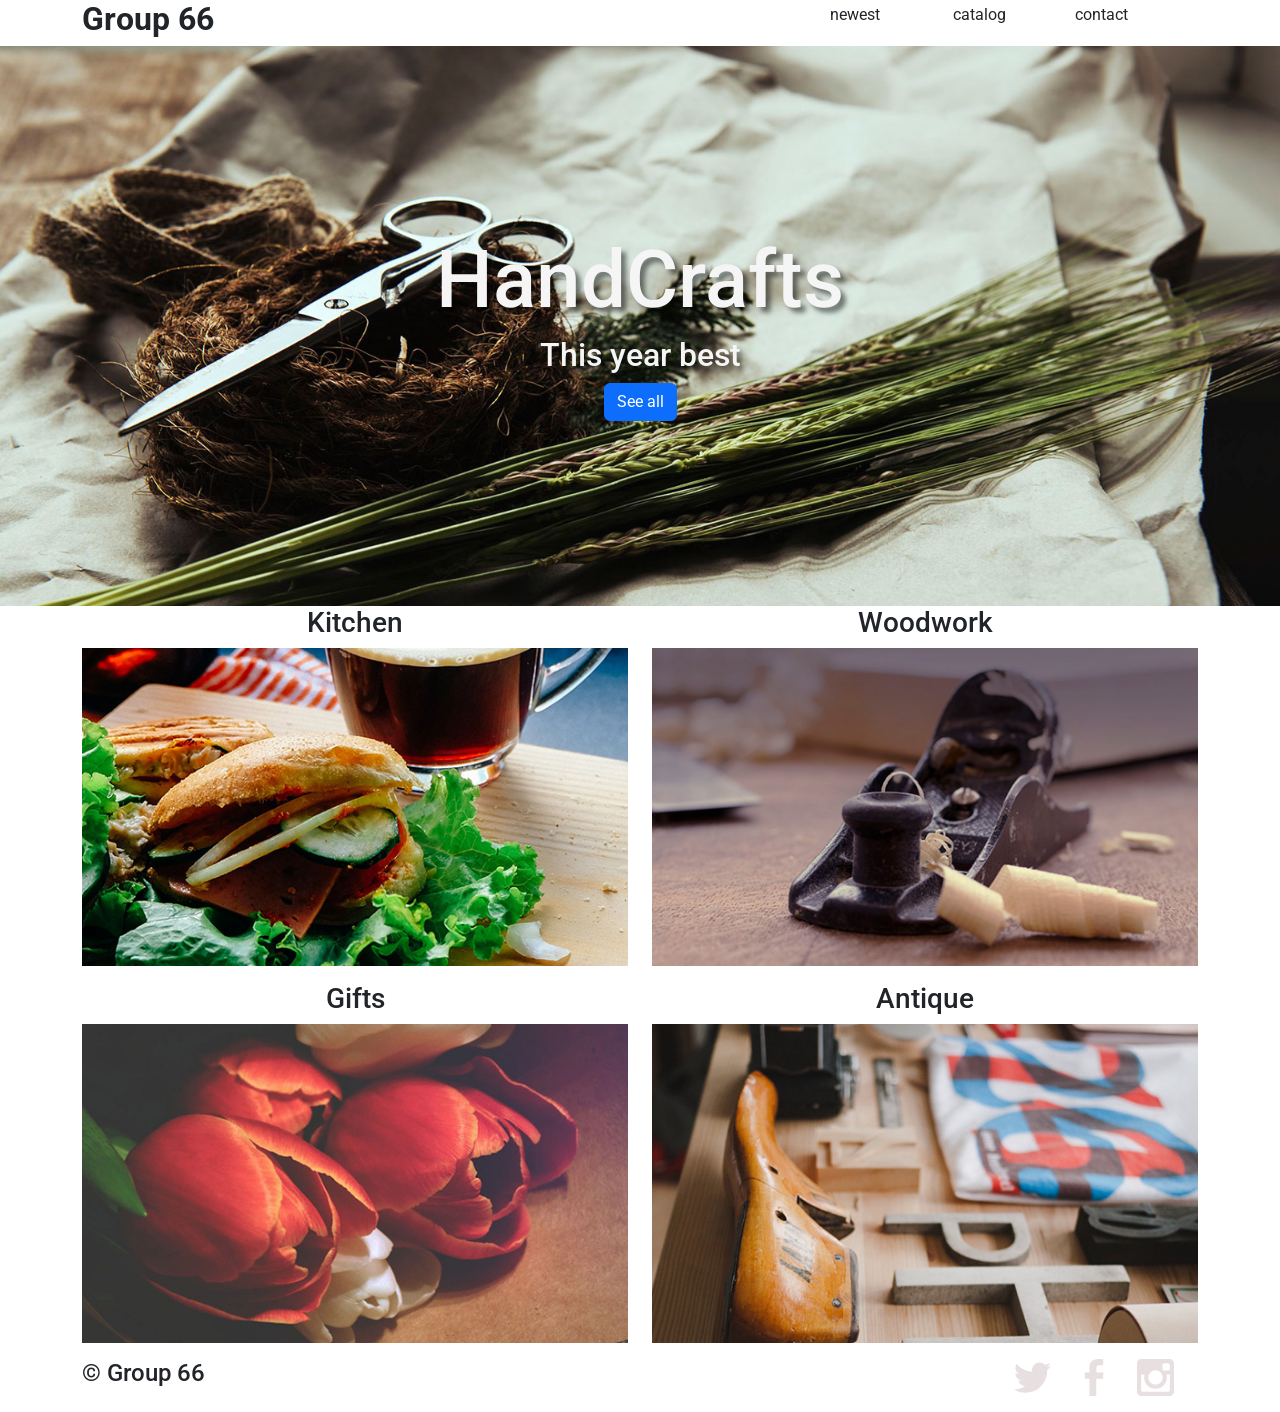
==== index.html @ a1fca191 "replace index.html with a new structure and update style.css for responsive design" ====
<!doctype html>
<html lang = "en">
<head>
<meta charset = "UTF-8">
             <meta name = "viewport" content = "width=device-width, initial-scale=1.0">
                         <meta http-equiv = "X-UA-Compatible" content = "ie=edge">
             <title>HandCrafts</title>
             <!-- TODO ФАВИКОН: своего значка пока нет. Положите картинку рядом с index.html (например, favicon.png) и уберите знаки комментария со строки ниже -->
             <!-- <link rel="icon" href="favicon.png"> -->
	<link href = "https://cdn.jsdelivr.net/npm/bootstrap@5.3.8/dist/css/bootstrap.min.css" rel = "stylesheet">
	<link rel = "stylesheet" href = "css/style.css">
</head>
<body>
<header class = "container">
	<div class = "row align-items-sm-center">
		<h2 class = "col-sm-4 fw-bold">Group 66</h2>
		<nav class = "row col-sm-8">
			<p class = "col-sm-2 offset-sm-6">newest</p>
			<p class = "col-sm-2">catalog</p>
			<p class = "col-sm-2">contact</p>
		</nav>
	</div>
</header>
<section class = "container-fluid jumbotron text-center d-flex flex-column align-items-center justify-content-center">
	<h1>HandCrafts</h1>
	<h2>This year best</h2>
	<a class = "btn btn-primary" href = "#">See all</a>
</section>
<section class = "container text-center">
	<div class = "row">
		<figure class = "col-sm-6">
			<h3>Kitchen</h3>
			<img class = "w-100" src = "images/kitchen.jpg" alt = "Kitchen">
		</figure>
		<figure class = "col-sm-6">
			<h3>Woodwork</h3>
			<img class = "w-100" src = "images/woodwork.jpg" alt = "Woodwork">
		</figure>
		<figure class = "col-sm-6">
			<h3>Gifts</h3>
			<img class = "w-100" src = "images/gifts.jpg" alt = "Gifts">
		</figure>
		<figure class = "col-sm-6">
			<h3>Antique</h3>
			<img class = "w-100" src = "images/antique.jpg" alt = "Antique">
		</figure>
		
	</div>
</section>
<footer class="container">
	<div class="row">
		<h4 class="col-sm-4">&copy; Group 66</h4>
		<ul class="row col-sm-8 list-unstyled">
			<li class="col-sm-1 offset-sm-9"><img src="images/twitter.svg" alt="twitter"></li>
			<li class="col-sm-1"><img src="images/facebook.svg" alt="facebook"></li>
			<li class="col-sm-1"><img src="images/instagram.svg" alt="instagram"></li>
		</ul>
	</div>
</footer>
</body>
</html>
---- css/style.css ----
@import url('https://fonts.googleapis.com/css2?family=Roboto:ital,wght@0,100..900;1,100..900&display=swap');

body {
    font-family: 'Roboto', sans-serif;
    font-weight: 400;
}

.jumbotron {
    height: 35em;
    background-image: url("../images/jumbotron.jpg");
    background-size: cover;
    color: whitesmoke;
    text-shadow: 0.3em 0.3em 0.3em rgba(0, 0, 0, 0.5);
}

.jumbotron h1 {
    font-size: clamp(2.5rem, 13vw, 5em); /* 5em на компьютере, меньше на телефоне — заголовок не вылезает за экран */
}

.jumbotron a {
    text-shadow: none;
}

/*
1. Сделайте адаптивный дизайн пяти прямоугольников как на картинке задания с особым расположением в зависимости от ширины экрана
2.Дополнительно
К следующему четвергу по желанию сделать с использованием бутстрапа и всех изученных технологий  страничку про хобби и
показать ее коллегам на уроке с кратким пояснением (10-15 минут)
 */
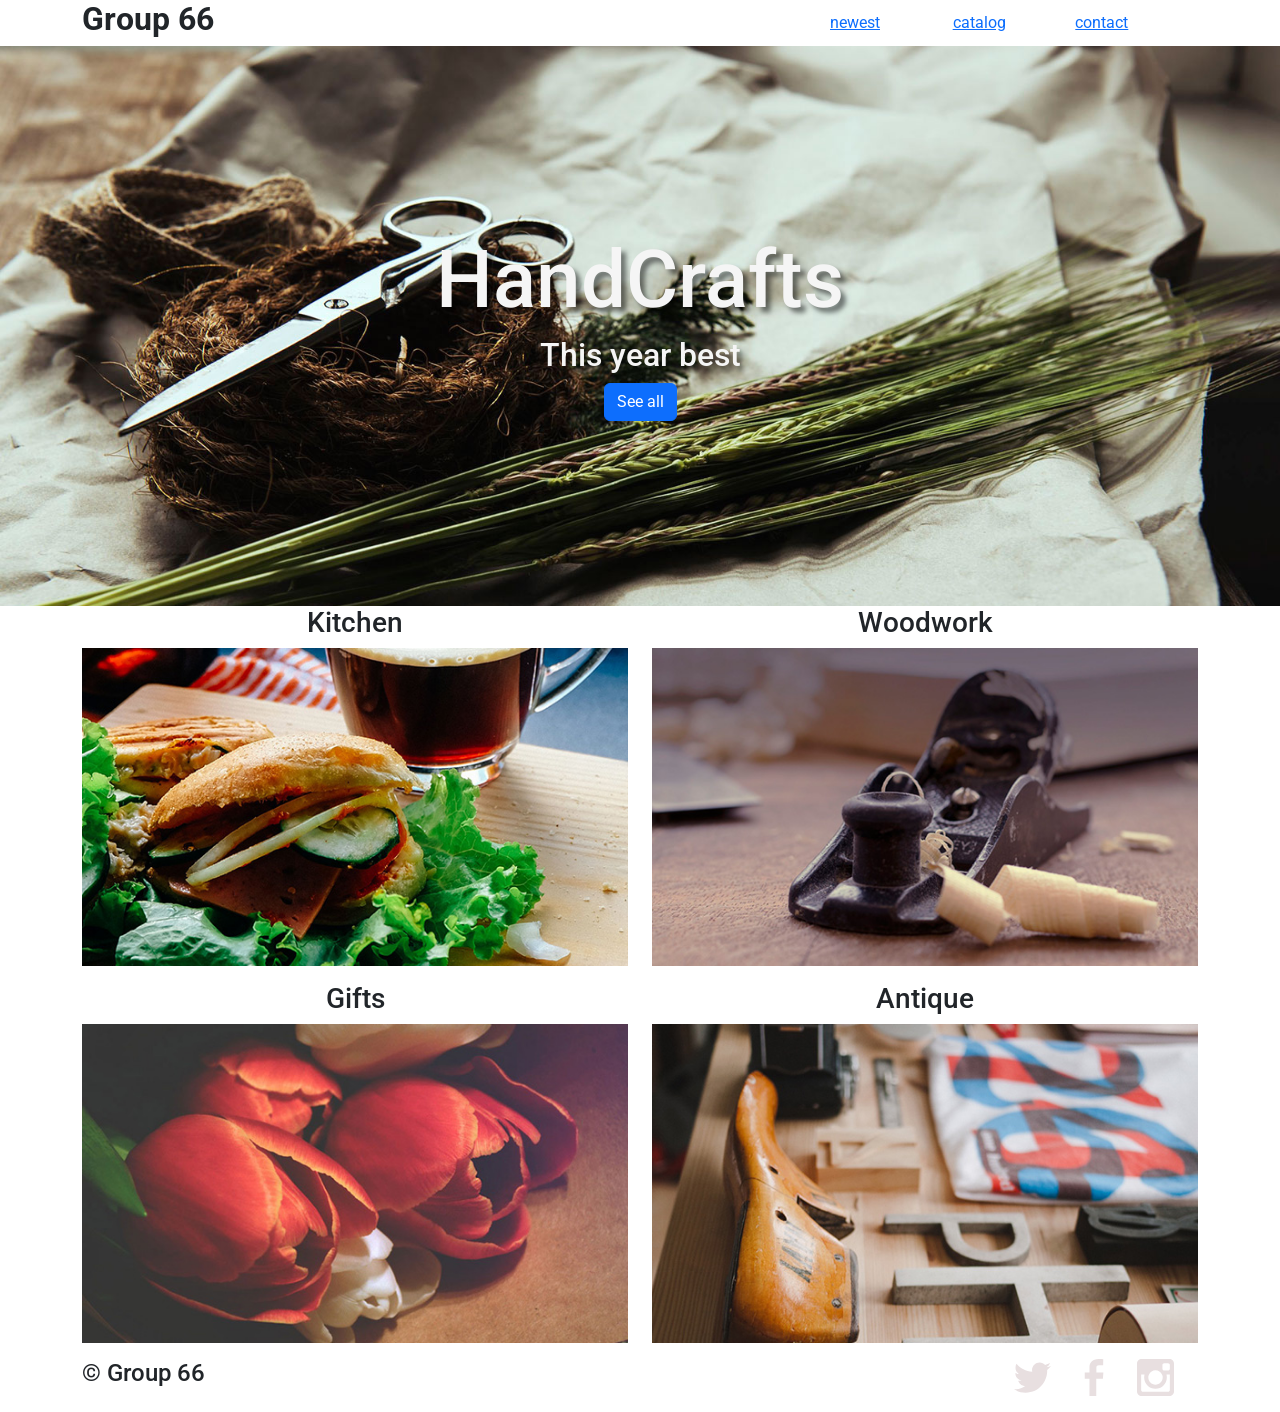
==== commit 38b92fa3: "update index.html for navigation links and section IDs; enhance README with menu link details" ====
--- a/index.html
+++ b/index.html
@@ -15,18 +15,18 @@
 	<div class = "row align-items-sm-center">
 		<h2 class = "col-sm-4 fw-bold">Group 66</h2>
 		<nav class = "row col-sm-8">
-			<p class = "col-sm-2 offset-sm-6">newest</p>
-			<p class = "col-sm-2">catalog</p>
-			<p class = "col-sm-2">contact</p>
+			<a class="col-sm-2 offset-sm-6" href="#newest">newest</a>
+			<a class="col-sm-2" href="#catalog">catalog</a>
+			<a class="col-sm-2" href="#contact">contact</a>
 		</nav>
 	</div>
 </header>
-<section class = "container-fluid jumbotron text-center d-flex flex-column align-items-center justify-content-center">
+<section id="newest" class = "container-fluid jumbotron text-center d-flex flex-column align-items-center justify-content-center">
 	<h1>HandCrafts</h1>
 	<h2>This year best</h2>
-	<a class = "btn btn-primary" href = "#">See all</a>
+	<a class = "btn btn-primary" href = "#catalog">See all</a>
 </section>
-<section class = "container text-center">
+<section id="catalog" class = "container text-center" aria-label="Craft categories">
 	<div class = "row">
 		<figure class = "col-sm-6">
 			<h3>Kitchen</h3>
@@ -47,7 +47,7 @@
 		
 	</div>
 </section>
-<footer class="container">
+<footer id="contact" class="container">
 	<div class="row">
 		<h4 class="col-sm-4">&copy; Group 66</h4>
 		<ul class="row col-sm-8 list-unstyled">
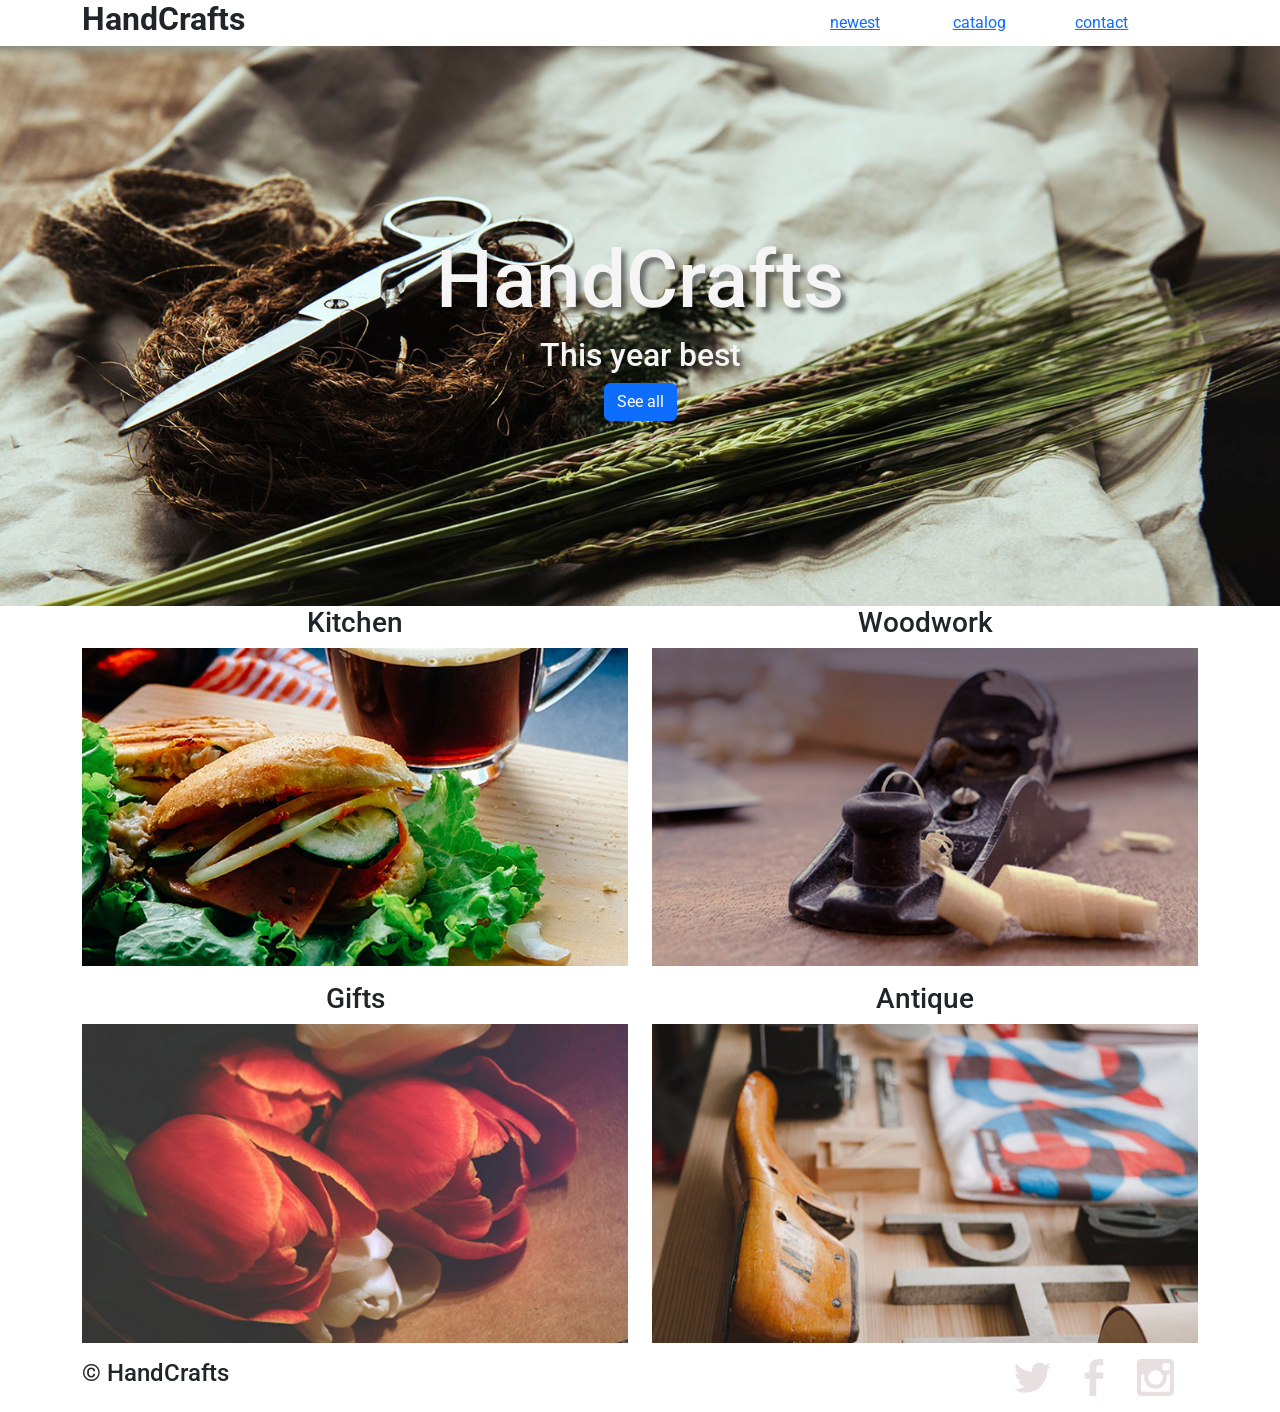
==== commit 6b4eb555: "update index.html for responsive design and branding; remove outdated README files" ====
--- a/index.html
+++ b/index.html
@@ -1,4 +1,6 @@
 <!doctype html>
+<!-- FILE: index.html. PURPOSE: responsive HandCrafts landing page.
+     SECTIONS: header/navigation, hero, category gallery, footer. -->
 <html lang = "en">
 <head>
 <meta charset = "UTF-8">
@@ -13,7 +15,7 @@
 <body>
 <header class = "container">
 	<div class = "row align-items-sm-center">
-		<h2 class = "col-sm-4 fw-bold">Group 66</h2>
+		<h2 class = "col-sm-4 fw-bold">HandCrafts</h2>
 		<nav class = "row col-sm-8">
 			<a class="col-sm-2 offset-sm-6" href="#newest">newest</a>
 			<a class="col-sm-2" href="#catalog">catalog</a>
@@ -49,7 +51,7 @@
 </section>
 <footer id="contact" class="container">
 	<div class="row">
-		<h4 class="col-sm-4">&copy; Group 66</h4>
+		<h4 class="col-sm-4">&copy; HandCrafts</h4>
 		<ul class="row col-sm-8 list-unstyled">
 			<li class="col-sm-1 offset-sm-9"><img src="images/twitter.svg" alt="twitter"></li>
 			<li class="col-sm-1"><img src="images/facebook.svg" alt="facebook"></li>
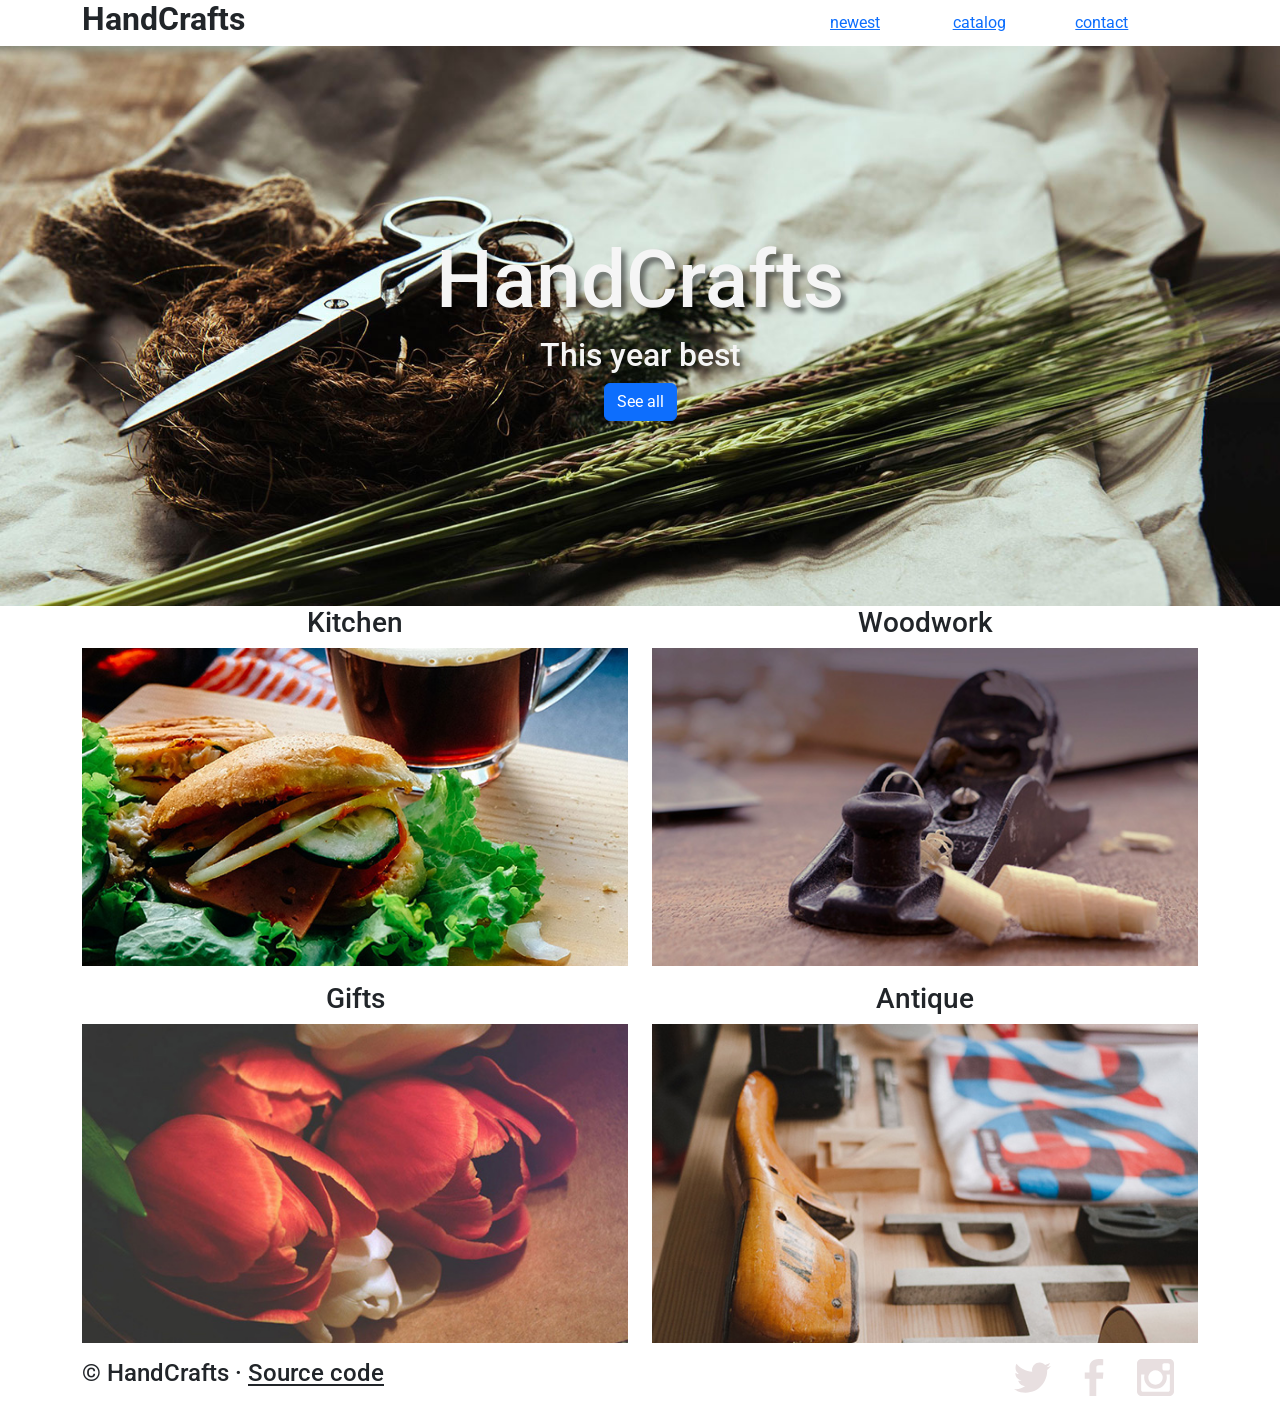
==== commit f8366369: "add source code link to footer in index.html; style repo link in style.css" ====
--- a/index.html
+++ b/index.html
@@ -51,7 +51,7 @@
 </section>
 <footer id="contact" class="container">
 	<div class="row">
-		<h4 class="col-sm-4">&copy; HandCrafts</h4>
+		<h4 class="col-sm-4">&copy; HandCrafts · <a class="repo-link" href="https://github.com/DubnovAlexey/L_12_HandCrafts" target="_blank" rel="noopener noreferrer">Source code</a></h4>
 		<ul class="row col-sm-8 list-unstyled">
 			<li class="col-sm-1 offset-sm-9"><img src="images/twitter.svg" alt="twitter"></li>
 			<li class="col-sm-1"><img src="images/facebook.svg" alt="facebook"></li>
--- a/css/style.css
+++ b/css/style.css
@@ -26,4 +26,16 @@
 2.Дополнительно
 К следующему четвергу по желанию сделать с использованием бутстрапа и всех изученных технологий  страничку про хобби и
 показать ее коллегам на уроке с кратким пояснением (10-15 минут)
- */+ */
+
+/* Source code link next to the footer copyright */
+.repo-link {
+    color: inherit;
+    text-decoration: underline;
+    text-underline-offset: 3px;
+}
+
+.repo-link:hover,
+.repo-link:focus-visible {
+    opacity: 0.75;
+}
